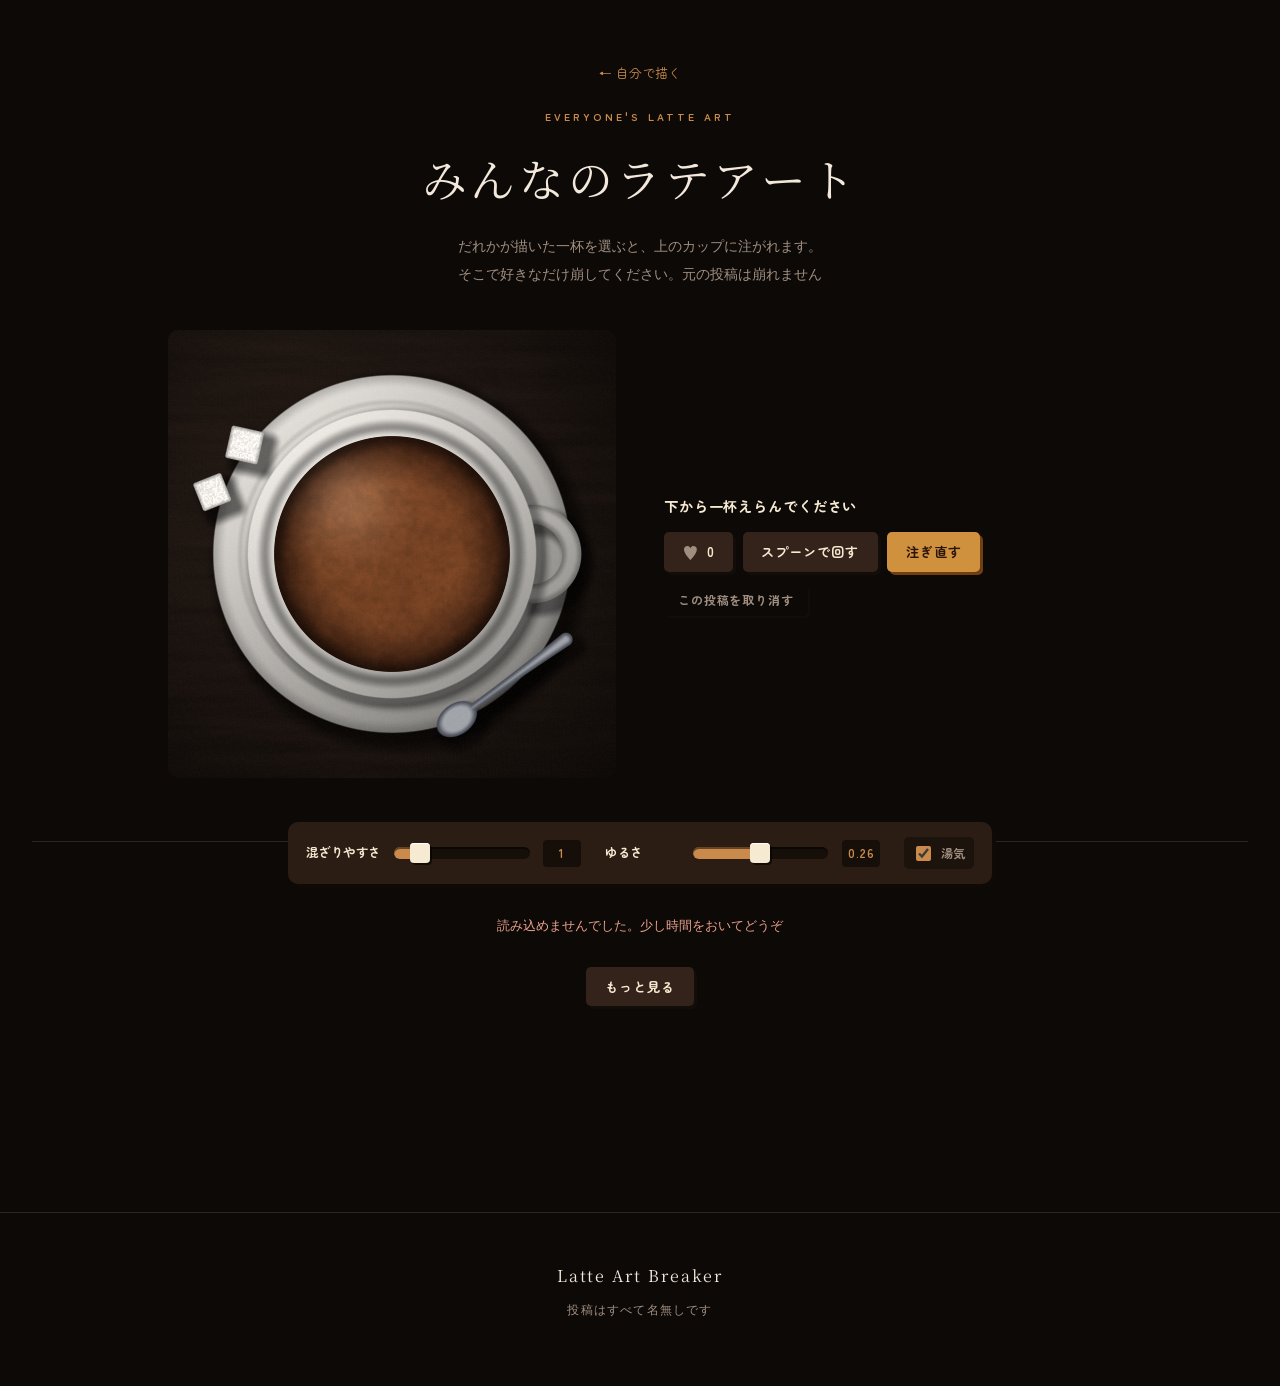
==== gallery.html @ 0f1625e3 "みんなのラテアートを追加 描いた一杯を投稿して、ほかの人が見たり いいねしたり 崩したりできる ページを足しました。投稿はすべて名無しです。  置き場（api/） - Lambda 1 つ + Dyn" ====
<!DOCTYPE html>
<html lang="ja">
<head>
<meta charset="UTF-8">
<meta name="viewport" content="width=device-width, initial-scale=1">
<title>みんなのラテアート ｜ Latte Art Breaker</title>
<meta name="description" content="みんなが描いたラテアートを見て、いいねして、崩せるページ。">
<link rel="preconnect" href="https://fonts.googleapis.com">
<link rel="preconnect" href="https://fonts.gstatic.com" crossorigin>
<link rel="stylesheet" href="https://fonts.googleapis.com/css2?family=Noto+Serif+JP:wght@400;500&family=Zen+Maru+Gothic:wght@500;700&display=swap">
<link rel="stylesheet" href="style.css">
</head>
<body class="gal">

<header class="galhead">
  <a class="galhead__back" href="index.html">← 自分で描く</a>
  <p class="galhead__eyebrow">EVERYONE'S LATTE ART</p>
  <h1 class="galhead__title">みんなのラテアート</h1>
  <p class="galhead__lead">
    だれかが描いた一杯を選ぶと、上のカップに注がれます。<br>
    そこで好きなだけ崩してください。元の投稿は崩れません
  </p>
</header>

<!-- ============ 選んだ作品を大きく出す ============ -->
<section class="pick" data-cupbox>
  <div class="pick__cup">
    <canvas data-cup data-pattern="-1" data-spoon="1" data-sugar="1"
            aria-label="選んだラテアート。ドラッグするとかき混ざります。"></canvas>
    <p class="gl-note" hidden></p>
  </div>
  <div class="pick__side">
    <p class="pick__state" data-pick-state>下から一杯えらんでください</p>

    <div class="pick__btns" hidden data-pick-tools>
      <button type="button" class="btn btn--like" data-act="like" aria-pressed="false">
        <span class="like__heart" aria-hidden="true">♥</span>
        <span class="like__count" data-like-count>0</span>
      </button>
      <button type="button" class="btn" data-act="spoon">スプーンで回す</button>
      <button type="button" class="btn btn--primary" data-act="reset">注ぎ直す</button>
    </div>

    <p class="pick__hint" data-pick-hint hidden>カップの上をなぞると崩れます</p>

    <button type="button" class="btn btn--ghost btn--sm" data-act="erase-mine" hidden>
      この投稿を取り消す
    </button>
  </div>
</section>

<!-- ============ 一覧 ============ -->
<main class="wall">
  <div class="wall__grid" data-wall aria-live="polite"></div>
  <p class="wall__msg" data-wall-msg>読み込んでいます…</p>
  <div class="wall__more">
    <button type="button" class="btn" data-act="more" hidden>もっと見る</button>
  </div>
</main>

<div class="bar" role="group" aria-label="すべての杯に効く設定">
  <label class="bar__item">
    <span class="bar__name">混ざりやすさ</span>
    <input id="rng-strength" type="range" min="0.9" max="1.6" step="0.05" value="1">
    <output id="out-strength">1</output>
  </label>
  <label class="bar__item">
    <span class="bar__name">ゆるさ</span>
    <input id="rng-visc" type="range" min="0.05" max="0.475" step="0.005" value="0.26">
    <output id="out-visc">0.26</output>
  </label>
  <label class="chk"><input type="checkbox" id="chk-steam" checked> 湯気</label>
</div>

<footer class="footer">
  <p>Latte Art Breaker</p>
  <p class="footer__sub">投稿はすべて名無しです</p>
</footer>

<script src="config.js"></script>
<script src="latte.js"></script>
<script src="gallery.js"></script>
</body>
</html>
---- style.css ----
/* =========================================================
   Latte Art Breaker
   色はここをいじれば全体が変わります
   ========================================================= */
:root {
  --bg:        #0d0907;
  --ink:       #f2e8dc;
  --ink-dim:   #a08f80;
  --line:      rgba(242, 232, 220, 0.12);
  --foam:      #f6ead2;
  --accent:    #c98a4b;
  --panel-bg:  rgba(18, 12, 9, 0.78);

  /* ボタンは「印刷した札」を目指しています。
     細い枠線と半透明はやめて、べた塗り＋ずらした影だけで立体にします。 */
  --btn-face:  #33231a;
  --btn-face2: #3f2d21;
  --btn-drop:  #130d09;
  --btn-warm:  #d0913f;
  --btn-warm2: #e0a75c;
  --btn-warmd: #6d3f13;

  --serif: "Hiragino Mincho ProN", "Yu Mincho", "YuMincho", "Noto Serif JP", "Times New Roman", serif;
  --sans:  "Hiragino Sans", "Yu Gothic UI", "Yu Gothic", system-ui, sans-serif;
  /* 操作まわりだけ別の書体にして、本文と声を分けます */
  --ui:    "Zen Maru Gothic", "Hiragino Maru Gothic ProN", "Yu Gothic UI", system-ui, sans-serif;
}

* { box-sizing: border-box; }

html { scroll-behavior: smooth; }

body {
  margin: 0;
  background: var(--bg);
  color: var(--ink);
  font-family: var(--sans);
  font-size: 16px;
  line-height: 1.9;
  -webkit-font-smoothing: antialiased;
}

/* 目には見えないが、キーボードと読み上げには届く */
.vh {
  position: absolute;
  width: 1px; height: 1px;
  padding: 0; margin: -1px;
  overflow: hidden;
  clip-path: inset(50%);
  white-space: nowrap;
}

/* =========================================================
   見出し（画面いっぱいの 1 杯・チュートリアル）
   上の行に文章、下の行につかいかた。操作ボタンは置きません。
   ========================================================= */
.hero {
  position: relative;
  min-height: 100svh;
  display: grid;
  grid-template-rows: 1fr auto;
  align-items: center;
  justify-items: center;
  gap: 1.25rem;
  padding: clamp(1.5rem, 5vh, 3.5rem) 1rem clamp(1.5rem, 5vh, 3rem);
  overflow: hidden;
}

.hero > canvas {
  position: absolute;
  inset: 0;
  width: 100%;
  height: 100%;
  display: block;
  cursor: grab;
  touch-action: none;
}
.hero > canvas.stirring { cursor: grabbing; }

.hero__copy {
  position: relative;
  z-index: 2;
  grid-row: 1;
  text-align: center;
  padding: 0 1.5rem;
  pointer-events: none;
  /* カップの上に文字が乗るので、読めるように背後をわずかに落とす */
  text-shadow: 0 2px 30px rgba(0, 0, 0, 0.75), 0 1px 4px rgba(0, 0, 0, 0.6);
}

.hero__eyebrow {
  margin: 0 0 1rem;
  font-family: var(--ui);
  font-weight: 700;
  font-size: 0.7rem;
  letter-spacing: 0.42em;
  text-transform: uppercase;
  color: var(--accent);
}

.hero__title {
  margin: 0;
  font-family: var(--serif);
  font-size: clamp(2rem, 6vw, 3.6rem);
  font-weight: 400;
  letter-spacing: 0.06em;
  line-height: 1.3;
  text-wrap: balance;
}

.hero__lead {
  margin: 1.4rem 0 0;
  font-size: clamp(0.85rem, 2.4vw, 1rem);
  color: var(--ink-dim);
}

/* ---------- つかいかた（もとはボタンのパネルがあった場所） ---------- */
.hero__how {
  position: relative;
  z-index: 3;
  grid-row: 2;
  pointer-events: none;
  display: grid;
  justify-items: center;
  gap: 0.2rem;
  padding: 0 1rem;
  text-align: center;
  text-shadow: 0 2px 26px rgba(0, 0, 0, 0.85), 0 1px 3px rgba(0, 0, 0, 0.7);
}

.hero__swirl {
  width: clamp(88px, 16vw, 124px);
  height: auto;
  overflow: visible;
}
.hero__swirl path {
  fill: none;
  stroke: var(--accent);
  stroke-width: 2.6;
  stroke-linecap: round;
  stroke-dasharray: 6 9;
  animation: flow 2.4s linear infinite;
}
.hero__swirl polygon { fill: var(--accent); }

@keyframes flow { to { stroke-dashoffset: -30; } }

.hero__howtitle {
  margin: 0.3rem 0 0;
  font-family: var(--ui);
  font-weight: 700;
  font-size: clamp(1.05rem, 3vw, 1.45rem);
  letter-spacing: 0.14em;
  line-height: 1.5;
  color: var(--foam);
}

.hero__howsub {
  margin: 0.15rem 0 0;
  font-size: 0.78rem;
  line-height: 1.95;
  color: var(--ink-dim);
}

/* 横長のとき：カップを右へ、文章とつかいかたを左に縦積み */
body.wide .hero {
  grid-template-columns: minmax(0, 30rem) 1fr;
  justify-items: start;
  padding-left: clamp(2rem, 7vw, 6rem);
  padding-right: clamp(2rem, 7vw, 6rem);
}
body.wide .hero__copy {
  grid-column: 1;
  max-width: 28rem;
  padding: 0;
  text-align: left;
  text-shadow: none;
}
body.wide .hero__lead { max-width: 24rem; }
body.wide .hero__how {
  grid-column: 1;
  justify-items: start;
  text-align: left;
  padding: 0;
  margin-bottom: clamp(0.5rem, 4vh, 2.5rem);
  text-shadow: none;
}

/* =========================================================
   1杯ぶんの区画（既定はカップが右。--flip で左）
   ========================================================= */
.stage {
  max-width: 76rem;
  margin: 0 auto;
  padding: 0 clamp(1rem, 5vw, 4rem);
  display: grid;
  grid-template-columns: 1fr 1fr;
  align-items: center;
  gap: clamp(1.5rem, 5vw, 5rem);
}
/* 杯の上の余白。
   「最初の杯だけ」を :first-of-type で狙うと、前にセクションを足すたび
   壊れます。そこで全部の杯に付けておき、ジグザグの線（.link）で
   繋がっている 2 杯目以降だけ打ち消します。 */
.stage { margin-top: clamp(3rem, 10vh, 7rem); }
.link + .stage { margin-top: 0; }

.stage__cup  { grid-column: 2; grid-row: 1; }
.stage__text { grid-column: 1; grid-row: 1; text-align: right; }

.stage--flip .stage__cup  { grid-column: 1; }
.stage--flip .stage__text { grid-column: 2; text-align: left; }

.stage__cup canvas {
  display: block;
  width: 100%;
  aspect-ratio: 1 / 1;
  cursor: grab;
  touch-action: none;
  border-radius: 10px;
}
.stage__cup canvas.stirring { cursor: grabbing; }
/* 描くモードのときは筆に見せる */
.stage__cup canvas[data-mode="draw"],
.stage__cup canvas[data-mode="erase"] { cursor: crosshair; }

/* 絵をドラッグして持ってきたとき */
.stage__cup.drop canvas {
  outline: 3px dashed var(--accent);
  outline-offset: 5px;
}

.gl-note {
  margin: 0;
  padding: 1.5rem;
  border: 1px solid var(--line);
  border-radius: 12px;
  color: var(--ink-dim);
  text-align: center;
  font-size: 0.86rem;
}

.stage__num {
  margin: 0;
  font-family: var(--serif);
  font-size: 0.8rem;
  letter-spacing: 0.22em;
  color: var(--accent);
}

.stage__title {
  margin: 0.5rem 0 0.9rem;
  font-family: var(--serif);
  font-size: clamp(1.5rem, 4vw, 2.3rem);
  font-weight: 400;
  letter-spacing: 0.08em;
}

.stage__body {
  margin: 0 0 0 auto;
  max-width: 26rem;
  font-size: 0.88rem;
  color: var(--ink-dim);
}
.stage--flip .stage__body { margin-left: 0; margin-right: auto; }

.stage__btns {
  margin-top: 1.4rem;
  display: flex;
  flex-wrap: wrap;
  gap: 0.6rem;
  justify-content: flex-end;
}
.stage--flip .stage__btns { justify-content: flex-start; }

/* ---------- 手描きの絵を貼るところ ---------- */
.mine {
  margin: 1.6rem 0 0 auto;
  max-width: 22rem;
  padding-top: 1.2rem;
  border-top: 2px dashed rgba(201, 138, 75, 0.3);
  display: grid;
  gap: 0.55rem;
  justify-items: end;
  text-align: right;
}
.stage--flip .mine { margin-left: 0; margin-right: auto; justify-items: start; text-align: left; }

.mine__lead {
  margin: 0;
  font-family: var(--ui);
  font-weight: 700;
  font-size: 0.82rem;
  letter-spacing: 0.06em;
  color: var(--foam);
}
.mine__row { display: flex; flex-wrap: wrap; gap: 0.6rem; }
.mine__chk {
  display: flex;
  align-items: center;
  gap: 0.4rem;
  font-family: var(--ui);
  font-size: 0.74rem;
  color: var(--ink-dim);
  cursor: pointer;
}
.mine__note {
  margin: 0;
  font-size: 0.72rem;
  line-height: 1.85;
  color: var(--ink-dim);
}
.mine__note[data-state="ok"]  { color: var(--accent); }
.mine__note[data-state="err"] { color: #e8a08c; }

/* 「自分で描く」の道具 */
.seg--wide {
  margin-top: 1.4rem;
  max-width: 20rem;
  margin-left: auto;
}
.stage--flip .seg--wide { margin-left: 0; margin-right: auto; }

.brush {
  margin-top: 1.1rem;
  max-width: 20rem;
  margin-left: auto;
  display: flex;
  align-items: center;
  gap: 0.7rem;
  font-family: var(--ui);
  font-size: 0.74rem;
  letter-spacing: 0.08em;
  color: var(--ink-dim);
  cursor: pointer;
}
.stage--flip .brush { margin-left: 0; margin-right: auto; }
.brush span { flex: 0 0 auto; }

/* ---------- ジグザグの導線 ---------- */
.link {
  height: clamp(4rem, 10vh, 7rem);
  max-width: 76rem;
  margin: 0 auto;
  padding: 0 clamp(1rem, 5vw, 4rem);
}
.link svg { display: block; width: 100%; height: 100%; overflow: visible; }
.link path {
  fill: none;
  stroke: var(--line);
  stroke-width: 1;
  stroke-dasharray: 3 5;
}
.link circle { fill: none; stroke: var(--accent); stroke-width: 1; opacity: 0.6; }

/* =========================================================
   ボタン
   細枠＋半透明はやめました。べた塗りの札を、影の分だけ浮かせて、
   押すとその影の分だけ沈みます。書体も本文と変えてあります。
   ========================================================= */
.btn {
  position: relative;
  display: inline-block;
  padding: 0.62rem 1.15rem;
  border: 0;
  border-radius: 5px;
  background: var(--btn-face);
  color: var(--foam);
  font-family: var(--ui);
  font-size: 0.82rem;
  font-weight: 700;
  letter-spacing: 0.08em;
  line-height: 1.5;
  cursor: pointer;
  box-shadow: 3px 3px 0 var(--btn-drop);
  transition: background 0.16s, transform 0.07s, box-shadow 0.07s;
}
.btn:hover { background: var(--btn-face2); }
.btn:active { transform: translate(3px, 3px); box-shadow: 0 0 0 var(--btn-drop); }

.btn--primary {
  background: var(--btn-warm);
  color: #2a1608;
  box-shadow: 3px 3px 0 var(--btn-warmd);
}
.btn--primary:hover  { background: var(--btn-warm2); }
.btn--primary:active { box-shadow: 0 0 0 var(--btn-warmd); }

/* 控えめな方。線は太くして、細枠に見えないようにしています */
.btn--ghost {
  background: transparent;
  color: var(--ink-dim);
  box-shadow: inset 0 0 0 2px rgba(201, 138, 75, 0.38);
}
.btn--ghost:hover  { background: rgba(201, 138, 75, 0.12); color: var(--foam); box-shadow: inset 0 0 0 2px var(--accent); }
.btn--ghost:active { transform: translate(1px, 1px); box-shadow: inset 0 0 0 2px var(--accent); }

/* ファイルを選ぶボタン（中に input が隠れています） */
.btn--file { cursor: pointer; }

.btn--sm { padding: 0.42rem 0.85rem; font-size: 0.76rem; box-shadow: 2px 2px 0 var(--btn-drop); }
.btn--sm:active { transform: translate(2px, 2px); }
.btn--lg { padding: 0.85rem 2rem; font-size: 0.95rem; box-shadow: 4px 4px 0 var(--btn-warmd); }
.btn--lg:active { transform: translate(4px, 4px); }

.btn[aria-pressed="true"] {
  background: var(--btn-warm);
  color: #2a1608;
  box-shadow: 3px 3px 0 var(--btn-warmd);
}

/* リンクをボタンとして使うため */
a.btn {
  display: inline-flex;
  align-items: center;
  gap: 0.4rem;
  text-decoration: none;
}

/* 切り替えの3つ組。ひと続きの枠ではなく、札を3枚並べます */
.seg {
  display: flex;
  gap: 0.5rem;
}
.seg__btn {
  flex: 1;
  padding: 0.6rem 0.3rem;
  border: 0;
  border-radius: 5px;
  background: var(--btn-face);
  color: var(--ink-dim);
  font-family: var(--ui);
  font-size: 0.8rem;
  font-weight: 700;
  letter-spacing: 0.06em;
  line-height: 1.5;
  cursor: pointer;
  box-shadow: 3px 3px 0 var(--btn-drop);
  transition: background 0.16s, color 0.16s, transform 0.07s, box-shadow 0.07s;
}
.seg__btn:hover { background: var(--btn-face2); color: var(--foam); }
.seg__btn:active { transform: translate(3px, 3px); box-shadow: 0 0 0 var(--btn-drop); }
.seg__btn[aria-pressed="true"] {
  background: var(--foam);
  color: #2a1a10;
  box-shadow: 3px 3px 0 #8a6b45;
}

:focus-visible { outline: 3px solid var(--accent); outline-offset: 3px; }
.btn--file:focus-within { outline: 3px solid var(--accent); outline-offset: 3px; }

/* ---------- 裏話への導線（ページ末尾） ---------- */
.making {
  max-width: 76rem;
  margin: clamp(3.5rem, 10vh, 6.5rem) auto 0;
  padding: clamp(2.2rem, 6vw, 3.6rem) clamp(1rem, 5vw, 4rem) 0;
  border-top: 1px solid var(--line);
  display: grid;
  justify-items: center;
  text-align: center;
  gap: .7rem;
}
.making__eyebrow {
  margin: 0;
  font-family: var(--ui);
  font-size: .68rem;
  font-weight: 700;
  letter-spacing: .26em;
  color: var(--accent);
}
.making__title {
  margin: 0;
  font-family: var(--serif);
  font-size: clamp(1.4rem, 3.6vw, 2.1rem);
  font-weight: 400;
  letter-spacing: .06em;
  line-height: 1.4;
  text-wrap: balance;
}
.making__body {
  margin: 0;
  max-width: 34rem;
  font-size: .88rem;
  color: var(--ink-dim);
}
.making .btn--lg { margin-top: 1.1rem; }

/* =========================================================
   下に貼りつく共通のつまみ
   半透明＋ぼかし＋細枠はやめました。べた塗りの札に、
   溝を彫って、角砂糖のようなつまみを載せています。
   ========================================================= */
.bar {
  position: sticky;
  bottom: 1rem;
  z-index: 5;
  width: min(100% - 1.5rem, 44rem);
  margin: clamp(3rem, 8vh, 5rem) auto 0;
  padding: 0.9rem 1.1rem;
  display: flex;
  align-items: center;
  flex-wrap: wrap;
  gap: 0.7rem 1.5rem;
  background: #2b1d14;
  border: 0;
  border-radius: 10px;
  box-shadow: 4px 4px 0 #100a06;
}

.bar__item {
  flex: 1 1 15rem;
  display: flex;
  align-items: center;
  gap: 0.7rem;
  font-family: var(--ui);
  font-size: 0.78rem;
  font-weight: 700;
  letter-spacing: 0.04em;
  color: var(--foam);
  cursor: pointer;
}

/* 名前は折り返さない（「混ざりやすさ」が 2 行に割れないように） */
.bar__name {
  flex: 0 0 auto;
  min-width: 6em;
  white-space: nowrap;
}

.bar__item output {
  flex: 0 0 auto;
  min-width: 3.2em;
  padding: 0.14rem 0.4rem;
  text-align: center;
  background: #150e09;
  border-radius: 4px;
  color: var(--accent);
  font-size: 0.74rem;
  font-variant-numeric: tabular-nums;
}

.chk {
  display: flex;
  align-items: center;
  gap: 0.45rem;
  padding: 0.3rem 0.6rem 0.3rem 0.45rem;
  border-radius: 5px;
  background: #1d130d;
  font-family: var(--ui);
  font-size: 0.76rem;
  font-weight: 700;
  color: var(--ink-dim);
  cursor: pointer;
}
.chk:hover { color: var(--foam); }

/* ---------- スライダー ---------- */
/* --p はつまみの位置（0〜100）。latte.js が入れています。 */
input[type="range"] {
  flex: 1 1 5rem;
  -webkit-appearance: none;
  appearance: none;
  height: 12px;
  border-radius: 6px;
  background: linear-gradient(90deg,
              var(--accent) 0 calc(var(--p, 50) * 1%),
              #150e09      calc(var(--p, 50) * 1%) 100%);
  box-shadow: inset 0 2px 0 rgba(0, 0, 0, 0.5);
  outline: none;
  cursor: pointer;
}
/* 角砂糖のつまみ */
input[type="range"]::-webkit-slider-thumb {
  -webkit-appearance: none;
  appearance: none;
  width: 20px; height: 20px;
  border: 0;
  border-radius: 4px;
  background: var(--foam);
  box-shadow: 2px 2px 0 rgba(0, 0, 0, 0.55), inset 0 1px 0 #fff;
  cursor: grab;
}
input[type="range"]:active::-webkit-slider-thumb { cursor: grabbing; }
input[type="range"]::-moz-range-thumb {
  width: 20px; height: 20px;
  border: 0;
  border-radius: 4px;
  background: var(--foam);
  box-shadow: 2px 2px 0 rgba(0, 0, 0, 0.55), inset 0 1px 0 #fff;
  cursor: grab;
}
input[type="range"]::-moz-range-track { height: 12px; border-radius: 6px; background: transparent; }

input[type="checkbox"] { accent-color: var(--accent); width: 15px; height: 15px; }

/* =========================================================
   つまみの説明（いちばん上のカップのすぐ下）
   ========================================================= */
.guide {
  max-width: 76rem;
  margin: clamp(2.5rem, 8vh, 4.5rem) auto 0;
  padding: 0 clamp(1rem, 5vw, 4rem);
}
.guide__inner {
  max-width: 44rem;
  margin: 0 auto;
  padding: clamp(1.3rem, 3.5vw, 1.9rem) clamp(1.2rem, 4vw, 2rem);
  background: #17100b;
  border-radius: 10px;
  box-shadow: 4px 4px 0 #0a0604;
}
.guide__eyebrow {
  margin: 0;
  font-family: var(--ui);
  font-weight: 700;
  font-size: 0.68rem;
  letter-spacing: 0.24em;
  color: var(--accent);
}
.guide__title {
  margin: 0.45rem 0 1.1rem;
  font-family: var(--serif);
  font-weight: 400;
  font-size: clamp(1.1rem, 3vw, 1.45rem);
  letter-spacing: 0.06em;
  line-height: 1.5;
}
.guide__list { margin: 0; }
.guide__row {
  display: grid;
  grid-template-columns: auto 1fr;
  gap: 0.4rem 1.1rem;
  align-items: baseline;
}
.guide__row + .guide__row {
  margin-top: 0.85rem;
  padding-top: 0.85rem;
  border-top: 2px dashed rgba(201, 138, 75, 0.22);
}
.guide__row dt {
  font-family: var(--ui);
  font-weight: 700;
  font-size: 0.82rem;
  letter-spacing: 0.06em;
  white-space: nowrap;
  color: #2a1608;
  background: var(--accent);
  padding: 0.22rem 0.65rem;
  border-radius: 4px;
}
.guide__row dd {
  margin: 0;
  font-size: 0.88rem;
  color: var(--ink-dim);
}
.guide__note {
  margin: 1.2rem 0 0;
  padding-top: 0.9rem;
  border-top: 1px solid var(--line);
  font-size: 0.78rem;
  color: var(--ink-dim);
}

@media (max-width: 520px) {
  .guide__row { grid-template-columns: 1fr; }
  .guide__row dt { justify-self: start; }
}

/* =========================================================
   BGM
   ラッパの絵文字ひとつ。鳴っているあいだ、まわりに音符が漂います。
   音源が読めたときだけ latte.js が section の hidden を外します。
   ========================================================= */
.jazz {
  max-width: 76rem;
  margin: clamp(1.4rem, 4vh, 2.2rem) auto 0;
  padding: 0 clamp(1rem, 5vw, 4rem);
  display: flex;
  justify-content: center;
}

.jazz__btn {
  display: flex;
  align-items: center;
  gap: clamp(0.9rem, 3vw, 1.6rem);
  max-width: 40rem;
  width: 100%;
  padding: clamp(0.9rem, 3vw, 1.2rem) clamp(1.1rem, 4vw, 1.7rem);
  border: 0;
  border-radius: 10px;
  background: #17100b;
  color: var(--ink);
  font: inherit;
  text-align: left;
  cursor: pointer;
  box-shadow: 4px 4px 0 #0a0604;
  transition: background 0.18s, transform 0.08s, box-shadow 0.08s;
}
.jazz__btn:hover  { background: #20160f; }
.jazz__btn:active { transform: translate(4px, 4px); box-shadow: 0 0 0 #0a0604; }

/* ---------- ラッパと音符 ---------- */
.jazz__art {
  position: relative;
  flex: 0 0 auto;
  width: clamp(3rem, 9vw, 4rem);
  height: clamp(3rem, 9vw, 4rem);
  display: grid;
  place-items: center;
}
.jazz__horn {
  font-size: clamp(2rem, 6vw, 2.7rem);
  line-height: 1;
  filter: drop-shadow(0 2px 3px rgba(0, 0, 0, 0.55));
}

.jazz__notes {
  position: absolute;
  inset: 0;
  pointer-events: none;
}
.jazz__notes span {
  position: absolute;
  opacity: 0;
  color: var(--accent);
  font-size: 1rem;
  line-height: 1;
  /* 絵文字ではなく文字として出す（色を効かせるため） */
  font-family: "Hiragino Sans", "Yu Gothic UI", system-ui, sans-serif;
  font-variant-emoji: text;
}
.jazz__notes span:nth-child(1) { left: 2%;  top: 46%; }
.jazz__notes span:nth-child(2) { left: 38%; top: 12%; font-size: 1.25rem; }
.jazz__notes span:nth-child(3) { left: 74%; top: 38%; font-size: 0.9rem; }
.jazz__notes span:nth-child(4) { left: 18%; top: 6%;  font-size: 0.8rem; }

/* 鳴っているあいだ */
.jazz__btn[aria-pressed="true"] { background: #241810; }
.jazz__btn[aria-pressed="true"] .jazz__notes span {
  animation: drift 3.2s ease-in-out infinite;
}
.jazz__btn[aria-pressed="true"] .jazz__notes span:nth-child(2) { animation-delay: 0.8s; }
.jazz__btn[aria-pressed="true"] .jazz__notes span:nth-child(3) { animation-delay: 1.6s; }
.jazz__btn[aria-pressed="true"] .jazz__notes span:nth-child(4) { animation-delay: 2.4s; }

@keyframes drift {
  0%   { opacity: 0;   transform: translate(0, 6px)     rotate(-10deg) scale(0.7); }
  18%  { opacity: 1; }
  70%  { opacity: 0.9; }
  100% { opacity: 0;   transform: translate(9px, -30px) rotate(14deg)  scale(1.1); }
}

.jazz__words { display: grid; gap: 0.25rem; min-width: 0; }
.jazz__title {
  font-family: var(--ui);
  font-weight: 700;
  font-size: clamp(0.95rem, 2.6vw, 1.15rem);
  letter-spacing: 0.06em;
  color: var(--foam);
}
.jazz__sub {
  font-size: 0.78rem;
  line-height: 1.8;
  color: var(--ink-dim);
}

@media (max-width: 430px) {
  .jazz__btn { gap: 0.75rem; }
  .jazz__sub { font-size: 0.72rem; }
}

/* ---------- フッター ---------- */
.footer {
  margin-top: clamp(3rem, 8vh, 5rem);
  padding: 3rem 1.5rem 4rem;
  text-align: center;
  border-top: 1px solid var(--line);
}
.footer p { margin: 0; font-family: var(--serif); letter-spacing: 0.12em; }
.footer__sub {
  margin-top: 0.5rem !important;
  font-family: var(--sans) !important;
  font-size: 0.74rem;
  color: var(--ink-dim);
  letter-spacing: 0.1em !important;
}

/* ---------- 縦に細い画面：1列に積む ---------- */
@media (max-width: 820px) {
  .stage {
    grid-template-columns: 1fr;
    gap: 1.2rem;
    padding-top: 1rem;
  }
  .stage__cup,
  .stage--flip .stage__cup  { grid-column: 1; grid-row: 1; }
  .stage__text,
  .stage--flip .stage__text { grid-column: 1; grid-row: 2; text-align: left; }
  .stage__body { margin-left: 0; margin-right: auto; }
  .stage__btns { justify-content: flex-start; }
  .seg--wide, .brush { margin-left: 0; margin-right: auto; }
  .mine { margin-left: 0; margin-right: auto; justify-items: start; text-align: left; }
  .stage__cup canvas { max-width: 30rem; margin: 0 auto; }

  .link { height: 3.5rem; }
  .link svg { display: none; }
  .link::before {
    content: "";
    display: block;
    width: 1px;
    height: 100%;
    margin: 0 auto;
    background: linear-gradient(var(--line), transparent);
  }
}

/* ---------- 画面の高さが足りないとき ---------- */
@media (max-height: 660px) {
  .hero { gap: 0.6rem; padding-top: 1rem; padding-bottom: 1rem; }
  .hero__eyebrow { margin-bottom: 0.5rem; font-size: 0.62rem; }
  .hero__title { font-size: clamp(1.6rem, 4.2vw, 2.5rem); }
  .hero__lead { margin-top: 0.8rem; font-size: 0.82rem; line-height: 1.7; }
  .hero__swirl { width: 78px; }
  .hero__howtitle { font-size: 1rem; margin-top: 0.1rem; }
  .hero__howsub { font-size: 0.72rem; line-height: 1.7; }
}

@media (max-height: 430px) {
  .hero__eyebrow, .hero__lead, .hero__howsub { display: none; }
  .hero { gap: 0.4rem; padding-top: 0.7rem; }
  .hero__swirl { display: none; }
}

@media (prefers-reduced-motion: reduce) {
  html { scroll-behavior: auto; }
  .hero__swirl path { animation: none; }
  .jazz__notes span { animation: none !important; }
  .jazz__btn[aria-pressed="true"] .jazz__notes span { opacity: 1; }
  .btn, .seg__btn { transition: none; }
}
/* ===== みんなのラテアート ===== */
/* =========================================================
   投稿の区画（index.html の「自分で描く」の中）
   ========================================================= */
.post {
  margin: 1.4rem 0 0 auto;
  max-width: 22rem;
  padding-top: 1.2rem;
  border-top: 2px dashed rgba(201, 138, 75, 0.3);
  display: grid;
  gap: 0.55rem;
  justify-items: end;
  text-align: right;
}
.stage--flip .post { margin-left: 0; margin-right: auto; justify-items: start; text-align: left; }

.post__lead {
  margin: 0;
  font-family: var(--ui);
  font-weight: 700;
  font-size: 0.82rem;
  letter-spacing: 0.06em;
  color: var(--foam);
}
.post__row { display: flex; flex-wrap: wrap; gap: 0.6rem; }
.post__note {
  margin: 0;
  font-size: 0.72rem;
  line-height: 1.85;
  color: var(--ink-dim);
}
.post__note[data-state="ok"]  { color: var(--accent); }
.post__note[data-state="err"] { color: #e8a08c; }

/* =========================================================
   みんなのラテアート（gallery.html）
   ========================================================= */
.galhead {
  max-width: 76rem;
  margin: 0 auto;
  padding: clamp(2rem, 7vh, 3.6rem) clamp(1rem, 5vw, 4rem) 0;
  text-align: center;
}
.galhead__back {
  display: inline-block;
  margin-bottom: 1.4rem;
  font-family: var(--ui);
  font-size: 0.8rem;
  color: var(--accent);
  text-decoration: none;
}
.galhead__back:hover { text-decoration: underline; }
.galhead__eyebrow {
  margin: 0;
  font-family: var(--ui);
  font-weight: 700;
  font-size: 0.66rem;
  letter-spacing: 0.3em;
  color: var(--accent);
}
.galhead__title {
  margin: 0.5rem 0 0.8rem;
  font-family: var(--serif);
  font-weight: 400;
  font-size: clamp(1.7rem, 5vw, 2.8rem);
  letter-spacing: 0.08em;
}
.galhead__lead {
  margin: 0;
  font-size: 0.86rem;
  line-height: 2;
  color: var(--ink-dim);
}

/* ---------- 選んだ一杯 ---------- */
.pick {
  max-width: 76rem;
  margin: clamp(1.6rem, 5vh, 2.6rem) auto 0;
  padding: 0 clamp(1rem, 5vw, 4rem);
  display: grid;
  grid-template-columns: minmax(0, 1fr) minmax(0, 1fr);
  align-items: center;
  gap: clamp(1.2rem, 4vw, 3rem);
}
.pick__cup canvas {
  display: block;
  width: 100%;
  max-width: 28rem;
  aspect-ratio: 1 / 1;
  margin-left: auto;
  cursor: grab;
  touch-action: none;
  border-radius: 10px;
}
.pick__cup canvas.stirring { cursor: grabbing; }

.pick__side { display: grid; gap: 0.8rem; justify-items: start; }
.pick__state {
  margin: 0;
  font-family: var(--ui);
  font-weight: 700;
  font-size: 0.9rem;
  letter-spacing: 0.06em;
  color: var(--foam);
}
.pick__btns { display: flex; flex-wrap: wrap; gap: 0.6rem; }
.pick__hint {
  margin: 0;
  font-size: 0.76rem;
  color: var(--ink-dim);
}

/* いいねボタン */
.btn--like { display: inline-flex; align-items: center; gap: 0.45rem; }
.like__heart { font-size: 1rem; line-height: 1; color: var(--ink-dim); transition: color 0.18s, transform 0.18s; }
.like__count { font-variant-numeric: tabular-nums; }
.btn--like[aria-pressed="true"] {
  background: var(--btn-warm);
  color: #2a1608;
  box-shadow: 3px 3px 0 var(--btn-warmd);
}
.btn--like[aria-pressed="true"] .like__heart { color: #b4322a; transform: scale(1.18); }

/* ---------- 一覧 ---------- */
.wall {
  max-width: 76rem;
  margin: clamp(2.4rem, 7vh, 4rem) auto 0;
  padding: clamp(2rem, 5vh, 3rem) clamp(1rem, 5vw, 4rem) 0;
  border-top: 1px solid var(--line);
}
.wall__grid {
  display: grid;
  grid-template-columns: repeat(auto-fill, minmax(9.5rem, 1fr));
  gap: clamp(0.8rem, 2.5vw, 1.3rem);
}
.card {
  background: #17100b;
  border-radius: 8px;
  overflow: hidden;
  box-shadow: 3px 3px 0 #0a0604;
  transition: transform 0.1s, box-shadow 0.1s;
}
.card:hover { transform: translate(-1px, -1px); box-shadow: 4px 4px 0 #0a0604; }
.card.is-picked { outline: 3px solid var(--accent); outline-offset: 2px; }
.card.is-mine::after {
  content: "じぶん";
  display: block;
  margin: 0 0.6rem 0.6rem;
  padding: 0.1rem 0.4rem;
  width: fit-content;
  border-radius: 3px;
  background: var(--accent);
  color: #2a1608;
  font-family: var(--ui);
  font-weight: 700;
  font-size: 0.64rem;
}
.card__btn {
  display: block;
  width: 100%;
  padding: 0;
  border: 0;
  background: #120c08;
  cursor: pointer;
}
.card__img { display: block; width: 100%; aspect-ratio: 1 / 1; object-fit: contain; }
.card__foot {
  display: flex;
  align-items: center;
  justify-content: space-between;
  gap: 0.4rem;
  padding: 0.5rem 0.65rem;
  font-family: var(--ui);
  font-size: 0.7rem;
  color: var(--ink-dim);
}
.card__likes { display: inline-flex; align-items: center; gap: 0.25rem; color: var(--foam); font-weight: 700; }
.card__n { font-variant-numeric: tabular-nums; }

.wall__msg {
  margin: 1.6rem 0 0;
  text-align: center;
  font-size: 0.84rem;
  color: var(--ink-dim);
}
.wall__msg[data-state="err"] { color: #e8a08c; }
.wall__more { margin-top: 1.8rem; text-align: center; }

@media (max-width: 820px) {
  .pick { grid-template-columns: 1fr; }
  .pick__cup canvas { margin: 0 auto; }
  .pick__side { justify-items: center; text-align: center; }
  .post { margin-left: 0; margin-right: auto; justify-items: start; text-align: left; }
}
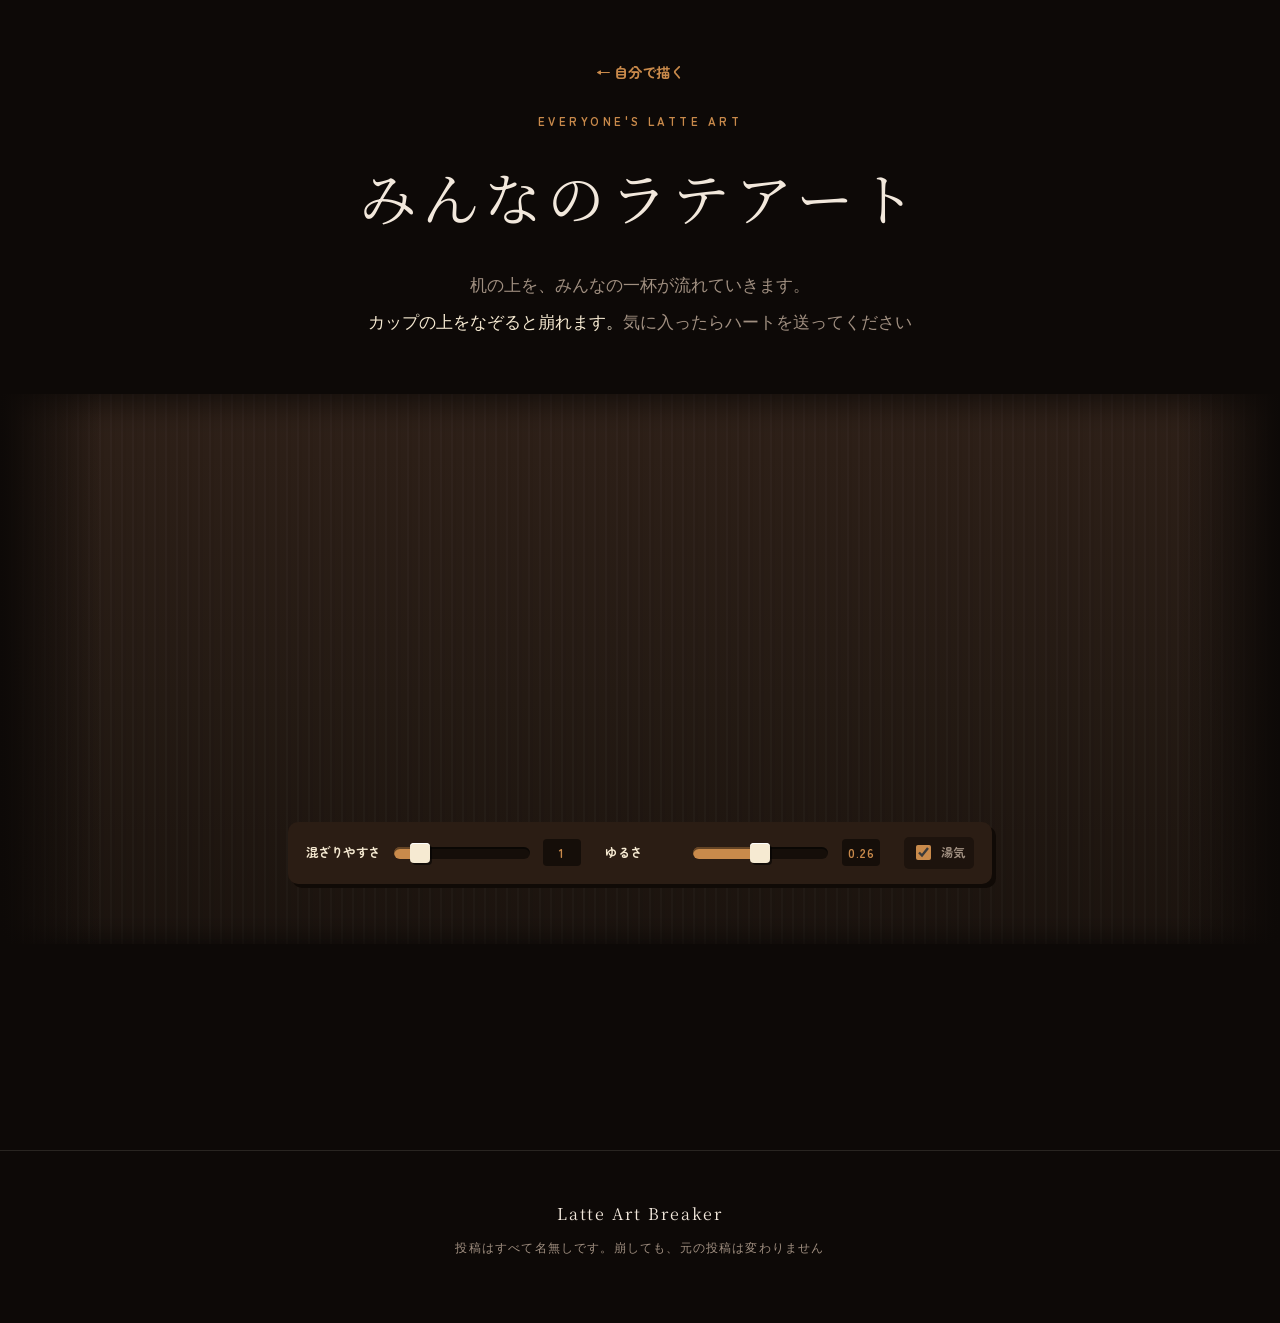
==== commit 730e7c49: "みんなのラテアートを机の形に作り直し、CloudFront を足した HTTPS - S3 のウェブサイト用の入口は証明書を置けず、ブラウザが警告を出していた - CloudFront を 1 つ前に" ====
--- a/gallery.html
+++ b/gallery.html
@@ -4,7 +4,7 @@
 <meta charset="UTF-8">
 <meta name="viewport" content="width=device-width, initial-scale=1">
 <title>みんなのラテアート ｜ Latte Art Breaker</title>
-<meta name="description" content="みんなが描いたラテアートを見て、いいねして、崩せるページ。">
+<meta name="description" content="机の上を流れていくラテアート。なぞると崩れます。気に入ったらハートを送ってください。">
 <link rel="preconnect" href="https://fonts.googleapis.com">
 <link rel="preconnect" href="https://fonts.gstatic.com" crossorigin>
 <link rel="stylesheet" href="https://fonts.googleapis.com/css2?family=Noto+Serif+JP:wght@400;500&family=Zen+Maru+Gothic:wght@500;700&display=swap">
@@ -17,46 +17,23 @@
   <p class="galhead__eyebrow">EVERYONE'S LATTE ART</p>
   <h1 class="galhead__title">みんなのラテアート</h1>
   <p class="galhead__lead">
-    だれかが描いた一杯を選ぶと、上のカップに注がれます。<br>
-    そこで好きなだけ崩してください。元の投稿は崩れません
+    机の上を、みんなの一杯が流れていきます。<br>
+    <b>カップの上をなぞると崩れます。</b>気に入ったらハートを送ってください
   </p>
 </header>
 
-<!-- ============ 選んだ作品を大きく出す ============ -->
-<section class="pick" data-cupbox>
-  <div class="pick__cup">
-    <canvas data-cup data-pattern="-1" data-spoon="1" data-sugar="1"
-            aria-label="選んだラテアート。ドラッグするとかき混ざります。"></canvas>
-    <p class="gl-note" hidden></p>
-  </div>
-  <div class="pick__side">
-    <p class="pick__state" data-pick-state>下から一杯えらんでください</p>
+<!-- ============ 机 ============
+     カップは区切りを持たず、机の上に無造作に並んでいます。
+     ブラウザが同時に持てる WebGL は 8〜16 個ほどなので、
+     席の数は決め打ちにし、流れて左端から出た席に次の作品を注ぎ直します。 -->
+<main class="desk" data-desk>
+  <div class="desk__band" data-band aria-live="polite"></div>
+  <p class="desk__msg" data-msg>机を用意しています…</p>
+</main>
 
-    <div class="pick__btns" hidden data-pick-tools>
-      <button type="button" class="btn btn--like" data-act="like" aria-pressed="false">
-        <span class="like__heart" aria-hidden="true">♥</span>
-        <span class="like__count" data-like-count>0</span>
-      </button>
-      <button type="button" class="btn" data-act="spoon">スプーンで回す</button>
-      <button type="button" class="btn btn--primary" data-act="reset">注ぎ直す</button>
-    </div>
-
-    <p class="pick__hint" data-pick-hint hidden>カップの上をなぞると崩れます</p>
-
-    <button type="button" class="btn btn--ghost btn--sm" data-act="erase-mine" hidden>
-      この投稿を取り消す
-    </button>
-  </div>
-</section>
-
-<!-- ============ 一覧 ============ -->
-<main class="wall">
-  <div class="wall__grid" data-wall aria-live="polite"></div>
-  <p class="wall__msg" data-wall-msg>読み込んでいます…</p>
-  <div class="wall__more">
-    <button type="button" class="btn" data-act="more" hidden>もっと見る</button>
-  </div>
-</main>
+<p class="desk__hint" data-hint hidden>
+  なぞると崩れます。手を置いているあいだ、机は止まります
+</p>
 
 <div class="bar" role="group" aria-label="すべての杯に効く設定">
   <label class="bar__item">
@@ -74,7 +51,7 @@
 
 <footer class="footer">
   <p>Latte Art Breaker</p>
-  <p class="footer__sub">投稿はすべて名無しです</p>
+  <p class="footer__sub">投稿はすべて名無しです。崩しても、元の投稿は変わりません</p>
 </footer>
 
 <script src="config.js"></script>
--- a/style.css
+++ b/style.css
@@ -838,54 +838,115 @@
   .jazz__btn[aria-pressed="true"] .jazz__notes span { opacity: 1; }
   .btn, .seg__btn { transition: none; }
 }
-/* ===== みんなのラテアート ===== */
-/* =========================================================
-   投稿の区画（index.html の「自分で描く」の中）
-   ========================================================= */
+/* ===== 遊びかたの 2 区画 ===== */
+/* 投稿できる A と、できない B。取り違えないよう枠と色で分けています。 */
+.way {
+  margin: 1.5rem 0 0 auto;
+  max-width: 23rem;
+  padding: 1.1rem 1.2rem 1.3rem;
+  border-radius: 10px;
+  display: grid;
+  gap: 0.6rem;
+  justify-items: end;
+  text-align: right;
+  position: relative;
+}
+.stage--flip .way { margin-left: 0; margin-right: auto; justify-items: start; text-align: left; }
+
+.way--draw  { background: rgba(201, 138, 75, 0.10); box-shadow: inset 0 0 0 2px rgba(201, 138, 75, 0.34); }
+.way--photo { background: rgba(242, 232, 220, 0.035); box-shadow: inset 0 0 0 2px var(--line); }
+
+.way__tag {
+  position: absolute;
+  top: -0.7rem;
+  right: 1rem;
+  margin: 0;
+  width: 1.6rem;
+  height: 1.6rem;
+  display: grid;
+  place-items: center;
+  border-radius: 50%;
+  font-family: var(--ui);
+  font-weight: 700;
+  font-size: 0.78rem;
+  color: #2a1608;
+  background: var(--btn-warm);
+}
+.stage--flip .way__tag { right: auto; left: 1rem; }
+.way--photo .way__tag { background: #6a5a4c; color: var(--foam); }
+
+.way__title {
+  margin: 0;
+  font-family: var(--ui);
+  font-weight: 700;
+  font-size: 1rem;
+  letter-spacing: 0.08em;
+  color: var(--foam);
+}
+.way__lead {
+  margin: -0.2rem 0 0.2rem;
+  font-size: 0.78rem;
+  line-height: 1.8;
+  color: var(--accent);
+}
+.way__lead--warn { color: var(--ink-dim); }
+
+/* 2 区画の中では、元からある塊の外側の余白をそろえ直します */
+.way .seg--wide,
+.way .brush,
+.way .stage__btns,
+.way .mine { margin-top: 0.3rem; }
+.way .mine { max-width: none; padding-top: 0; border-top: 0; }
+.way .post { margin: 0.9rem 0 0; max-width: none; padding-top: 0.9rem; }
+
+/* ===== 投稿の区画 ===== */
 .post {
-  margin: 1.4rem 0 0 auto;
-  max-width: 22rem;
-  padding-top: 1.2rem;
+  width: 100%;
   border-top: 2px dashed rgba(201, 138, 75, 0.3);
   display: grid;
   gap: 0.55rem;
-  justify-items: end;
-  text-align: right;
-}
-.stage--flip .post { margin-left: 0; margin-right: auto; justify-items: start; text-align: left; }
-
-.post__lead {
-  margin: 0;
-  font-family: var(--ui);
-  font-weight: 700;
-  font-size: 0.82rem;
-  letter-spacing: 0.06em;
-  color: var(--foam);
+  justify-items: inherit;
+  text-align: inherit;
 }
 .post__row { display: flex; flex-wrap: wrap; gap: 0.6rem; }
 .post__note {
   margin: 0;
-  font-size: 0.72rem;
+  font-size: 0.74rem;
   line-height: 1.85;
   color: var(--ink-dim);
 }
 .post__note[data-state="ok"]  { color: var(--accent); }
 .post__note[data-state="err"] { color: #e8a08c; }
 
+/* 画像が入っているあいだは投稿できません。見ただけで分かるようにします。 */
+.post[data-blocked="1"] { opacity: 0.72; }
+.post[data-blocked="1"] .btn[data-act="post"] {
+  background: #4a3f36;
+  color: #9d8d7e;
+  box-shadow: 3px 3px 0 #241a12;
+  cursor: not-allowed;
+}
+
+@media (max-width: 820px) {
+  .way { margin-left: 0; margin-right: auto; justify-items: start; text-align: left; }
+  .way__tag { right: auto; left: 1rem; }
+}
+/* ===== みんなのラテアート ===== */
 /* =========================================================
-   みんなのラテアート（gallery.html）
+   見出し
    ========================================================= */
 .galhead {
-  max-width: 76rem;
+  max-width: 64rem;
   margin: 0 auto;
   padding: clamp(2rem, 7vh, 3.6rem) clamp(1rem, 5vw, 4rem) 0;
   text-align: center;
 }
 .galhead__back {
   display: inline-block;
-  margin-bottom: 1.4rem;
-  font-family: var(--ui);
-  font-size: 0.8rem;
+  margin-bottom: 1.6rem;
+  font-family: var(--ui);
+  font-weight: 700;
+  font-size: 0.9rem;
   color: var(--accent);
   text-decoration: none;
 }
@@ -894,141 +955,163 @@
   margin: 0;
   font-family: var(--ui);
   font-weight: 700;
-  font-size: 0.66rem;
+  font-size: 0.72rem;
   letter-spacing: 0.3em;
   color: var(--accent);
 }
 .galhead__title {
-  margin: 0.5rem 0 0.8rem;
+  margin: 0.6rem 0 1rem;
   font-family: var(--serif);
   font-weight: 400;
-  font-size: clamp(1.7rem, 5vw, 2.8rem);
+  font-size: clamp(2.1rem, 6.5vw, 3.6rem);
   letter-spacing: 0.08em;
+  text-wrap: balance;
 }
 .galhead__lead {
   margin: 0;
-  font-size: 0.86rem;
-  line-height: 2;
-  color: var(--ink-dim);
-}
-
-/* ---------- 選んだ一杯 ---------- */
-.pick {
-  max-width: 76rem;
-  margin: clamp(1.6rem, 5vh, 2.6rem) auto 0;
-  padding: 0 clamp(1rem, 5vw, 4rem);
+  font-size: clamp(0.95rem, 2.4vw, 1.08rem);
+  line-height: 2.1;
+  color: var(--ink-dim);
+}
+.galhead__lead b { color: var(--foam); font-weight: 500; }
+
+/* =========================================================
+   机。区切りは置かず、1 枚板の上にカップが並びます
+   ========================================================= */
+.desk {
+  position: relative;
+  margin-top: clamp(2rem, 6vh, 3.4rem);
+  padding: clamp(1.6rem, 4vh, 2.6rem) 0 clamp(2.2rem, 5vh, 3.2rem);
+  overflow: hidden;
+  /* 木目。細い縞を重ねただけで、画像は使っていません */
+  background:
+    repeating-linear-gradient(90deg,
+      rgba(255, 255, 255, 0.018) 0 2px,
+      rgba(0, 0, 0, 0.022) 2px 5px,
+      rgba(255, 255, 255, 0) 5px 11px),
+    linear-gradient(180deg, #2e2018 0%, #241a13 55%, #1b130e 100%);
+  box-shadow: inset 0 14px 26px rgba(0, 0, 0, 0.45),
+              inset 0 -10px 20px rgba(0, 0, 0, 0.4);
+}
+/* 両端はそっと暗くして、机が続いているように見せます */
+.desk::before,
+.desk::after {
+  content: "";
+  position: absolute;
+  top: 0;
+  bottom: 0;
+  width: clamp(2rem, 8vw, 7rem);
+  pointer-events: none;
+  z-index: 2;
+}
+.desk::before { left: 0;  background: linear-gradient(90deg, var(--bg), rgba(0,0,0,0)); }
+.desk::after  { right: 0; background: linear-gradient(270deg, var(--bg), rgba(0,0,0,0)); }
+
+.desk__band {
+  position: relative;
+  height: calc(var(--seatw, 272px) * 1.26);
+  touch-action: pan-y;
+}
+.desk__msg {
+  margin: 0;
+  padding: 3rem 1rem;
+  text-align: center;
+  font-size: 1rem;
+  color: var(--ink-dim);
+}
+.desk__msg[data-state="err"] { color: #e8a08c; }
+
+.desk__hint {
+  margin: 1.1rem auto 0;
+  text-align: center;
+  font-family: var(--ui);
+  font-size: 0.88rem;
+  color: var(--ink-dim);
+}
+
+/* ---------- 1 席 ---------- */
+.seat {
+  position: absolute;
+  top: 0;
+  left: 0;
+  width: var(--seatw, 272px);
+  padding: 0 0.6rem;
   display: grid;
-  grid-template-columns: minmax(0, 1fr) minmax(0, 1fr);
-  align-items: center;
-  gap: clamp(1.2rem, 4vw, 3rem);
-}
-.pick__cup canvas {
+  justify-items: center;
+  gap: 0.5rem;
+  will-change: transform;
+}
+.seat__cup {
+  width: 100%;
+  margin-top: var(--lift, 0px);
+  transform: rotate(var(--tilt, 0deg));
+}
+.seat__cup canvas {
   display: block;
   width: 100%;
-  max-width: 28rem;
   aspect-ratio: 1 / 1;
-  margin-left: auto;
   cursor: grab;
   touch-action: none;
-  border-radius: 10px;
-}
-.pick__cup canvas.stirring { cursor: grabbing; }
-
-.pick__side { display: grid; gap: 0.8rem; justify-items: start; }
-.pick__state {
-  margin: 0;
-  font-family: var(--ui);
-  font-weight: 700;
-  font-size: 0.9rem;
-  letter-spacing: 0.06em;
-  color: var(--foam);
-}
-.pick__btns { display: flex; flex-wrap: wrap; gap: 0.6rem; }
-.pick__hint {
-  margin: 0;
-  font-size: 0.76rem;
-  color: var(--ink-dim);
-}
-
-/* いいねボタン */
-.btn--like { display: inline-flex; align-items: center; gap: 0.45rem; }
-.like__heart { font-size: 1rem; line-height: 1; color: var(--ink-dim); transition: color 0.18s, transform 0.18s; }
-.like__count { font-variant-numeric: tabular-nums; }
-.btn--like[aria-pressed="true"] {
-  background: var(--btn-warm);
-  color: #2a1608;
-  box-shadow: 3px 3px 0 var(--btn-warmd);
-}
-.btn--like[aria-pressed="true"] .like__heart { color: #b4322a; transform: scale(1.18); }
-
-/* ---------- 一覧 ---------- */
-.wall {
-  max-width: 76rem;
-  margin: clamp(2.4rem, 7vh, 4rem) auto 0;
-  padding: clamp(2rem, 5vh, 3rem) clamp(1rem, 5vw, 4rem) 0;
-  border-top: 1px solid var(--line);
-}
-.wall__grid {
-  display: grid;
-  grid-template-columns: repeat(auto-fill, minmax(9.5rem, 1fr));
-  gap: clamp(0.8rem, 2.5vw, 1.3rem);
-}
-.card {
-  background: #17100b;
-  border-radius: 8px;
-  overflow: hidden;
-  box-shadow: 3px 3px 0 #0a0604;
-  transition: transform 0.1s, box-shadow 0.1s;
-}
-.card:hover { transform: translate(-1px, -1px); box-shadow: 4px 4px 0 #0a0604; }
-.card.is-picked { outline: 3px solid var(--accent); outline-offset: 2px; }
-.card.is-mine::after {
-  content: "じぶん";
-  display: block;
-  margin: 0 0.6rem 0.6rem;
-  padding: 0.1rem 0.4rem;
-  width: fit-content;
-  border-radius: 3px;
-  background: var(--accent);
-  color: #2a1608;
-  font-family: var(--ui);
-  font-weight: 700;
-  font-size: 0.64rem;
-}
-.card__btn {
-  display: block;
-  width: 100%;
-  padding: 0;
-  border: 0;
-  background: #120c08;
-  cursor: pointer;
-}
-.card__img { display: block; width: 100%; aspect-ratio: 1 / 1; object-fit: contain; }
-.card__foot {
+  /* 机に落ちる影 */
+  filter: drop-shadow(0 10px 14px rgba(0, 0, 0, 0.5));
+}
+.seat__cup canvas.stirring { cursor: grabbing; }
+
+.seat__foot {
   display: flex;
   align-items: center;
-  justify-content: space-between;
-  gap: 0.4rem;
-  padding: 0.5rem 0.65rem;
-  font-family: var(--ui);
-  font-size: 0.7rem;
-  color: var(--ink-dim);
-}
-.card__likes { display: inline-flex; align-items: center; gap: 0.25rem; color: var(--foam); font-weight: 700; }
-.card__n { font-variant-numeric: tabular-nums; }
-
-.wall__msg {
-  margin: 1.6rem 0 0;
-  text-align: center;
-  font-size: 0.84rem;
-  color: var(--ink-dim);
-}
-.wall__msg[data-state="err"] { color: #e8a08c; }
-.wall__more { margin-top: 1.8rem; text-align: center; }
-
-@media (max-width: 820px) {
-  .pick { grid-template-columns: 1fr; }
-  .pick__cup canvas { margin: 0 auto; }
-  .pick__side { justify-items: center; text-align: center; }
-  .post { margin-left: 0; margin-right: auto; justify-items: start; text-align: left; }
-}
+  gap: 0.7rem;
+  font-family: var(--ui);
+}
+.seat__when { font-size: 0.78rem; color: var(--ink-dim); }
+
+/* ---------- ハート ---------- */
+.heart {
+  display: inline-flex;
+  align-items: center;
+  gap: 0.35rem;
+  padding: 0.34rem 0.8rem;
+  border: 0;
+  border-radius: 999px;
+  background: rgba(242, 232, 220, 0.08);
+  color: var(--foam);
+  font-family: var(--ui);
+  font-weight: 700;
+  font-size: 1.05rem;
+  line-height: 1;
+  cursor: pointer;
+  transition: background 0.16s, transform 0.1s;
+}
+.heart:hover { background: rgba(242, 232, 220, 0.16); }
+.heart:active { transform: translateY(1px); }
+.heart__mark { font-size: 1.15rem; color: #8d7566; transition: color 0.18s, transform 0.18s; }
+.heart__n { font-variant-numeric: tabular-nums; min-width: 1.1em; text-align: left; }
+
+.heart[aria-pressed="true"] { background: rgba(196, 62, 48, 0.22); }
+.heart[aria-pressed="true"] .heart__mark { color: #e2584a; transform: scale(1.2); }
+
+/* 押した瞬間だけ弾ませます */
+.seat.pop .heart__mark { animation: heart-pop 0.42s ease-out; }
+@keyframes heart-pop {
+  0%   { transform: scale(1); }
+  45%  { transform: scale(1.65); }
+  100% { transform: scale(1.2); }
+}
+
+.seat__drop {
+  padding: 0.2rem 0.55rem;
+  border: 0;
+  border-radius: 4px;
+  background: rgba(242, 232, 220, 0.08);
+  color: var(--ink-dim);
+  font-family: var(--ui);
+  font-size: 0.72rem;
+  cursor: pointer;
+}
+.seat__drop:hover { background: rgba(232, 160, 140, 0.2); color: #e8a08c; }
+
+@media (max-width: 700px) {
+  .seat__foot { gap: 0.5rem; }
+  .seat__when { display: none; }
+  .heart { font-size: 0.98rem; }
+}
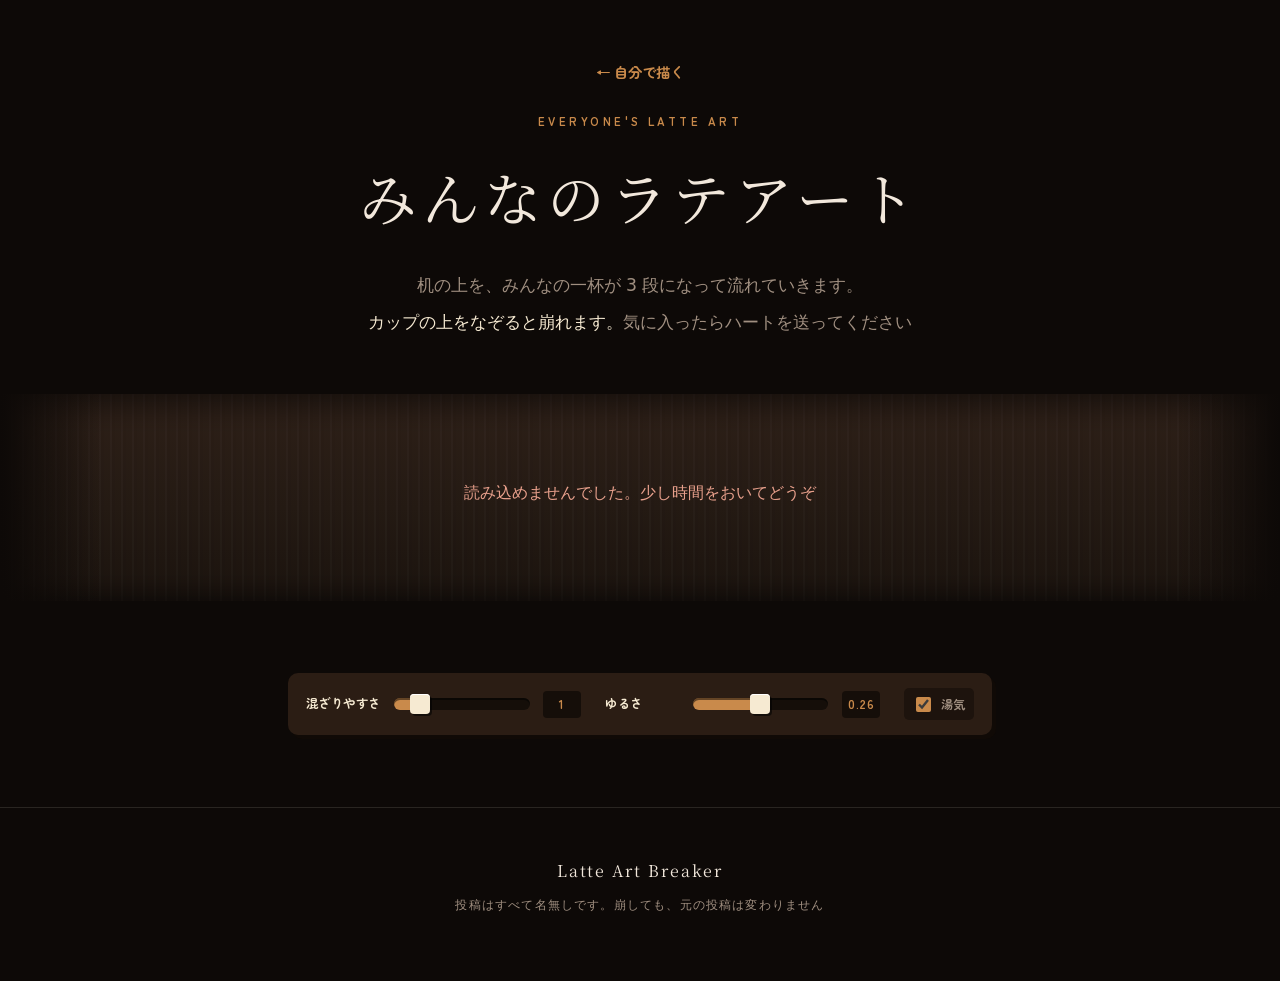
==== commit 74751e4b: "みんなの作品ページを 3 段のコンベアにした 2 段目だけ左から右へ流す。手で払うときは段ごとの向きを掛けない （指について来ないと気持ち悪いため）。  WebGL は実測で 16 個までだった。空の" ====
--- a/gallery.html
+++ b/gallery.html
@@ -17,22 +17,23 @@
   <p class="galhead__eyebrow">EVERYONE'S LATTE ART</p>
   <h1 class="galhead__title">みんなのラテアート</h1>
   <p class="galhead__lead">
-    机の上を、みんなの一杯が流れていきます。<br>
+    机の上を、みんなの一杯が 3 段になって流れていきます。<br>
     <b>カップの上をなぞると崩れます。</b>気に入ったらハートを送ってください
   </p>
 </header>
 
 <!-- ============ 机 ============
      カップは区切りを持たず、机の上に無造作に並んでいます。
-     ブラウザが同時に持てる WebGL は 8〜16 個ほどなので、
-     席の数は決め打ちにし、流れて左端から出た席に次の作品を注ぎ直します。 -->
-<main class="desk" data-desk>
+     3 段のコンベアで、真ん中の段だけ逆向き（左から右）に流れます。
+     ブラウザが同時に持てる WebGL は 16 個までなので（実測）、
+     使う数を決め打ちにし、端から出た席に次の作品を注ぎ直します。 -->
+<main class="desk" data-desk data-lanes="3">
   <div class="desk__band" data-band aria-live="polite"></div>
   <p class="desk__msg" data-msg>机を用意しています…</p>
 </main>
 
 <p class="desk__hint" data-hint hidden>
-  なぞると崩れます。手を置いているあいだ、机は止まります
+  なぞると崩れます。つかんで横へ払うと、見たい一杯まで送れます
 </p>
 
 <div class="bar" role="group" aria-label="すべての杯に効く設定">
--- a/style.css
+++ b/style.css
@@ -162,13 +162,29 @@
   color: var(--ink-dim);
 }
 
+/* 「なぞる」の案内は指を素通しにしてあるので、ボタンだけ受け取れるようにします */
+.hero__reset {
+  margin-top: 0.85rem;
+  pointer-events: auto;
+}
+
 /* 横長のとき：カップを右へ、文章とつかいかたを左に縦積み */
 body.wide .hero {
   grid-template-columns: minmax(0, 30rem) 1fr;
+  /* 文章と「なぞる」を 1 かたまりとして縦中央に置く。
+     以前は上を 1fr、下を auto にしていたため、間が大きく空いていました。 */
+  grid-template-rows: auto auto;
+  align-content: center;
   justify-items: start;
+  gap: clamp(1.1rem, 3.5vh, 2.2rem);
   padding-left: clamp(2rem, 7vw, 6rem);
   padding-right: clamp(2rem, 7vw, 6rem);
 }
+
+/* 文章の左余白は latte.js が決めます（--heropad）。
+   カップの位置はシェーダが決めるので、CSS だけで釣り合わせられません。
+   片方だけ動かすと、前回のように全体が右へ偏ります。 */
+body.wide .hero { padding-left: var(--heropad, clamp(2rem, 7vw, 6rem)); }
 body.wide .hero__copy {
   grid-column: 1;
   max-width: 28rem;
@@ -182,7 +198,6 @@
   justify-items: start;
   text-align: left;
   padding: 0;
-  margin-bottom: clamp(0.5rem, 4vh, 2.5rem);
   text-shadow: none;
 }
 
@@ -673,31 +688,63 @@
    ========================================================= */
 .jazz {
   max-width: 76rem;
-  margin: clamp(1.4rem, 4vh, 2.2rem) auto 0;
+  /* 上の説明文とくっつきすぎていたので、上下に同じだけ空けます */
+  margin: clamp(2.8rem, 7vh, 4.6rem) auto clamp(2.8rem, 7vh, 4.6rem);
   padding: 0 clamp(1rem, 5vw, 4rem);
   display: flex;
   justify-content: center;
 }
 
+/* 他のボタンと同じ「べた塗り＋ずらした硬い影」に、押せる面の縁を足します。
+   ただの飾り札に見えていたので、縁・影・右端の丸で押せるものだと示します。 */
 .jazz__btn {
   display: flex;
   align-items: center;
   gap: clamp(0.9rem, 3vw, 1.6rem);
   max-width: 40rem;
   width: 100%;
-  padding: clamp(0.9rem, 3vw, 1.2rem) clamp(1.1rem, 4vw, 1.7rem);
+  padding: clamp(0.95rem, 3vw, 1.25rem) clamp(1.1rem, 4vw, 1.5rem);
   border: 0;
-  border-radius: 10px;
-  background: #17100b;
+  border-radius: 12px;
+  background: linear-gradient(180deg, #241810 0%, #180f0a 100%);
   color: var(--ink);
   font: inherit;
   text-align: left;
   cursor: pointer;
-  box-shadow: 4px 4px 0 #0a0604;
+  box-shadow: 5px 5px 0 #0a0604, inset 0 0 0 2px rgba(201, 138, 75, 0.42);
   transition: background 0.18s, transform 0.08s, box-shadow 0.08s;
 }
-.jazz__btn:hover  { background: #20160f; }
-.jazz__btn:active { transform: translate(4px, 4px); box-shadow: 0 0 0 #0a0604; }
+.jazz__btn:hover {
+  background: linear-gradient(180deg, #2e1f15 0%, #1e140d 100%);
+  box-shadow: 5px 5px 0 #0a0604, inset 0 0 0 2px var(--accent);
+}
+.jazz__btn:active {
+  transform: translate(5px, 5px);
+  box-shadow: 0 0 0 #0a0604, inset 0 0 0 2px var(--accent);
+}
+
+/* 右端の丸。止まっているときは ▶、鳴っているときは ■ */
+.jazz__go {
+  flex: 0 0 auto;
+  margin-left: auto;
+  width: 2.6rem;
+  height: 2.6rem;
+  display: grid;
+  place-items: center;
+  border-radius: 50%;
+  background: var(--btn-warm);
+  color: #2a1608;
+  font-size: 0.9rem;
+  line-height: 1;
+  box-shadow: 0 2px 0 var(--btn-warmd);
+}
+.jazz__go::before { content: "▶"; margin-left: 2px; }
+.jazz__btn[aria-pressed="true"] .jazz__go::before { content: "■"; margin-left: 0; }
+.jazz__btn:hover .jazz__go { background: var(--btn-warm2); }
+
+@media (max-width: 430px) {
+  .jazz__go { width: 2.2rem; height: 2.2rem; font-size: 0.8rem; }
+}
 
 /* ---------- ラッパと音符 ---------- */
 .jazz__art {
@@ -931,6 +978,71 @@
   .way { margin-left: 0; margin-right: auto; justify-items: start; text-align: left; }
   .way__tag { right: auto; left: 1rem; }
 }
+/* ===== 狭い画面の見出し ===== */
+/* スマホでは、カップを文字の上に重ねません。
+   重ねると文字が読めないうえ、画面いっぱいの canvas が touch-action: none を
+   持つため、指で上下になぞってもページが動かなくなります。
+   縦に積めば、文字の上をなぞればページが動き、カップの上をなぞれば崩れます。 */
+.hero__scroll { display: none; }
+
+/* 重ねるのは「横に長い画面」のときだけにします。
+   ここの条件は、JS が body.wide を付ける条件
+   （幅 900px 以上 かつ 横縦比 1.15 超）のちょうど裏返しです。
+   以前はここが「820px 以下」だったため、幅はあるけれど縦長の
+   PC 窓がどちらにも入らず、文字がカップに重なったままでした。 */
+@media (max-width: 899px), (max-aspect-ratio: 23 / 20) {
+  .hero {
+    min-height: 0;
+    grid-template-rows: auto auto auto;
+    align-items: start;
+    align-content: start;
+    gap: 1.1rem;
+    padding: clamp(1.4rem, 5vh, 2.6rem) 1rem 1.6rem;
+    overflow: visible;
+  }
+  .hero > canvas {
+    position: relative;
+    inset: auto;
+    grid-row: 2;
+    width: 100%;
+    /* 「カップの上をなぞる」まで画面に収まるよう、高さでも頭打ちにします */
+    max-width: min(30rem, 40vh);
+    height: auto;
+    aspect-ratio: 1 / 1;
+    margin: 0 auto;
+    border-radius: 12px;
+  }
+  .hero__copy { grid-row: 1; padding: 0; text-shadow: none; }
+  .hero__how  { grid-row: 3; padding: 0; text-shadow: none; }
+  .hero__lead { margin-top: 0.9rem; }
+}
+
+/* 字を小さくするのと指の案内は、狭い画面だけです。
+   広い窓では見出しを小さくする理由がありません。 */
+@media (max-width: 820px) {
+  .hero > canvas { max-width: 24rem; }
+  .hero__swirl { width: 76px; }
+  .hero__title { font-size: clamp(1.9rem, 8.5vw, 2.6rem); }
+
+  .hero__scroll {
+    display: block;
+    margin: 0.45rem 0 0;
+    font-size: 0.76rem;
+    line-height: 1.8;
+    color: var(--accent);
+  }
+}
+
+/* 画面が低いときの詰めは、積んだ形には合わないので上書きします */
+@media (max-width: 820px) and (max-height: 660px) {
+  .hero { gap: 0.9rem; padding-top: 1.2rem; padding-bottom: 1.2rem; }
+  .hero__title { font-size: clamp(1.7rem, 7.5vw, 2.2rem); }
+}
+@media (max-width: 820px) and (max-height: 430px) {
+  .hero__eyebrow, .hero__lead, .hero__howsub { display: block; }
+  .hero__swirl { display: block; }
+}
+
 /* ===== みんなのラテアート ===== */
 /* =========================================================
    見出し
@@ -1009,8 +1121,39 @@
 
 .desk__band {
   position: relative;
-  height: calc(var(--seatw, 272px) * 1.26);
+  display: grid;
+  gap: 14px;
   touch-action: pan-y;
+}
+
+/* 1 段ぶん。杯はこの中だけを動き、はみ出したぶんは切り落とします。
+   枠いっぱいに広げても画面に届かないときだけ、段を狭くして中央に寄せます
+   （--bandw と --cupw は gallery.js が決めます）。 */
+.lane {
+  position: relative;
+  width: var(--bandw, 100%);
+  margin-inline: auto;
+  overflow: hidden;
+  height: calc((var(--cupw, 252px) + 19px) * 1.26);
+}
+/* 中央に寄せたときは、段の両端でも杯がすっと消えるようにします */
+.desk__band[data-narrow="1"] .lane::before,
+.desk__band[data-narrow="1"] .lane::after {
+  content: "";
+  position: absolute;
+  top: 0;
+  bottom: 0;
+  width: clamp(2rem, 6vw, 5rem);
+  pointer-events: none;
+  z-index: 2;
+}
+.desk__band[data-narrow="1"] .lane::before {
+  left: 0;
+  background: linear-gradient(90deg, #2a1d16, rgba(0, 0, 0, 0));
+}
+.desk__band[data-narrow="1"] .lane::after {
+  right: 0;
+  background: linear-gradient(270deg, #2a1d16, rgba(0, 0, 0, 0));
 }
 .desk__msg {
   margin: 0;
@@ -1042,8 +1185,13 @@
   will-change: transform;
 }
 .seat__cup {
-  width: 100%;
+  /* 枠の幅（--seatw）と杯の幅（--cupw）は別です。
+     段を重ねると、枠は広いまま杯だけ小さくなります。 */
+  width: var(--cupw, 100%);
+  max-width: 100%;
   margin-top: var(--lift, 0px);
+  margin-left: auto;
+  margin-right: auto;
   transform: rotate(var(--tilt, 0deg));
 }
 .seat__cup canvas {
@@ -1115,3 +1263,97 @@
   .seat__when { display: none; }
   .heart { font-size: 0.98rem; }
 }
+/* ===== トップに置く帯 ===== */
+/* gallery.html と同じ机を、トップページの中にも置きます。
+   見出しの大きさは「自分で描く」などの各杯とそろえてあります。 */
+.desk--inline {
+  margin-top: clamp(3rem, 10vh, 7rem);
+  padding-top: clamp(1.4rem, 4vh, 2.4rem);
+}
+.desk--inline .desk__band { margin-top: clamp(1rem, 3vh, 1.8rem); }
+
+.desk__head {
+  max-width: 76rem;
+  margin: 0 auto;
+  padding: 0 clamp(1rem, 5vw, 4rem);
+  text-align: center;
+}
+.desk__lead {
+  margin: 0;
+  font-size: clamp(0.9rem, 2.3vw, 1.02rem);
+  line-height: 2.1;
+  color: var(--ink-dim);
+}
+.desk__lead b { color: var(--foam); font-weight: 500; }
+.desk__head .stage__title { margin-bottom: 0.7rem; }
+
+.desk__more {
+  margin-top: clamp(1.4rem, 4vh, 2.2rem);
+  text-align: center;
+}
+
+/* 席の下の文字。小さすぎて読めないという声があったので上げています。 */
+.heart { font-size: 1.15rem; padding: 0.4rem 0.9rem; }
+.heart__mark { font-size: 1.3rem; }
+.seat__when { font-size: 0.86rem; }
+.seat__drop { font-size: 0.78rem; padding: 0.24rem 0.6rem; }
+
+@media (max-width: 700px) {
+  .heart { font-size: 1.05rem; }
+  .heart__mark { font-size: 1.15rem; }
+  .desk--inline { margin-top: clamp(2.2rem, 7vh, 4rem); }
+}
+/* ===== 縦に積んだときの指の扱い ===== */
+/* 条件は上の「縦に積む」と同じです。タブレットを縦に持ったときも
+   ここに入るので、820px では足りません。
+   マウスには touch-action は効かないので、PC の操作は変わりません。 */
+@media (max-width: 899px), (max-aspect-ratio: 23 / 20) {
+  /* 上下になぞったらページを動かす。横や円ならカップが崩れる。 */
+  canvas[data-cup] { touch-action: pan-y; }
+
+  /* 「自分で描く」の杯だけは別。上下にも自由に描けないと困ります。 */
+  [data-slot] canvas[data-cup] { touch-action: none; }
+}
+/* ===== 自分の一杯のしるし ===== */
+/* 「取り消す」は自分が描いた一杯にだけ出ます。ほかの人の一杯には出ません。
+   出ている理由がその場で分かるよう、札と縁の色をそろえて付けます。 */
+.seat__mine {
+  padding: 0.12rem 0.44rem;
+  border-radius: 999px;
+  background: rgba(232, 160, 140, 0.16);
+  color: #e8a08c;
+  font-family: var(--ui);
+  font-size: 0.7rem;
+  letter-spacing: 0.04em;
+  white-space: nowrap;
+}
+.seat[data-mine="1"] .seat__cup canvas { outline: 2px solid rgba(232, 160, 140, 0.45); }
+.seat[data-mine="1"] .seat__drop { color: #e8a08c; background: rgba(232, 160, 140, 0.12); }
+
+/* 狭い画面では札だけ残し、日付を落として横幅を稼ぎます */
+@media (max-width: 700px) {
+  .seat__mine { font-size: 0.72rem; }
+}
+/* ===== 帯をつかんで払う ===== */
+/* 矢印ボタンはやめました。カップの上でも、押したまま動かせば机が動きます。
+   押さずに乗せるだけなら今までどおり崩れます。 */
+.desk__band { cursor: grab; -webkit-user-select: none; user-select: none; }
+.desk__band[data-drag="1"] { cursor: grabbing; }
+
+/* つかんでいるあいだはカップに指を渡しません。払いながら崩れないように。 */
+.desk__band[data-drag="1"] canvas[data-cup],
+.desk__band[data-drag="1"] .seat__foot { pointer-events: none; }
+
+/* 段が増えると下の字が窮屈になるので、3 段のときだけ小さくします */
+.desk__band[data-lanes="3"] .seat__foot { gap: 0.45rem; }
+.desk__band[data-lanes="3"] .heart { font-size: 0.9rem; }
+.desk__band[data-lanes="3"] .heart__mark { font-size: 1rem; }
+.desk__band[data-lanes="3"] .seat__when { font-size: 0.72rem; }
+.desk__band[data-lanes="3"] .seat__mine { font-size: 0.64rem; padding: 0.1rem 0.36rem; }
+.desk__band[data-lanes="3"] .seat__drop { font-size: 0.68rem; padding: 0.18rem 0.44rem; }
+
+/* キーボードで触れていることが分かるように */
+.desk__band:focus-visible {
+  outline: 2px solid var(--accent);
+  outline-offset: -2px;
+}
